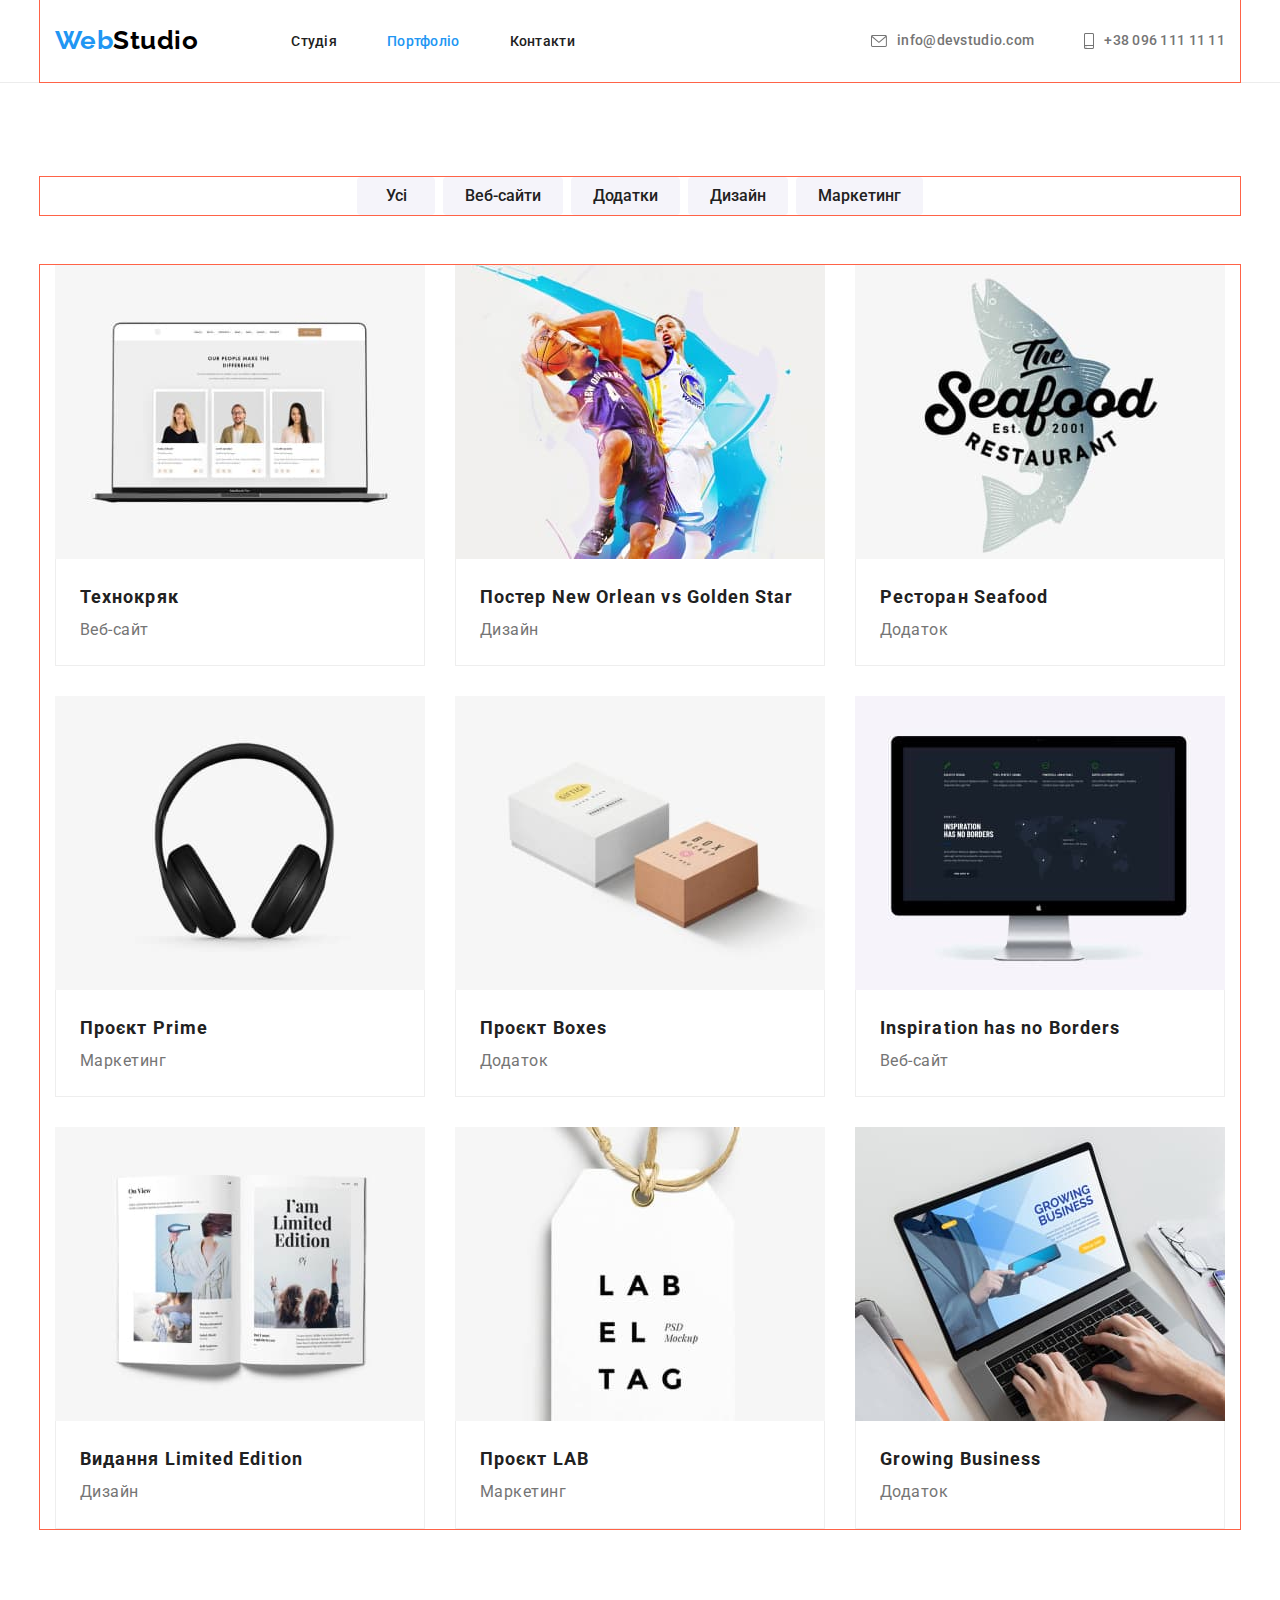
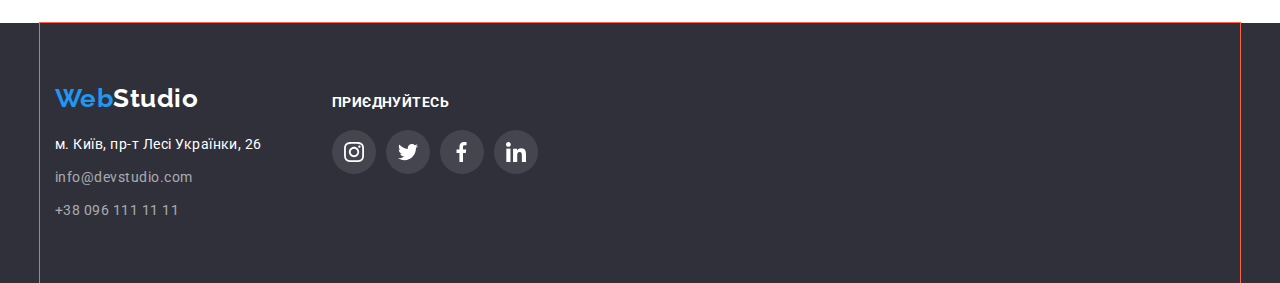
==== portfolio.html @ 2aea5d76 "start-hw-5" ====
<!DOCTYPE html>
<html lang="en">
    <head>
        <meta charset="UTF-8" />
        <meta http-equiv="X-UA-Compatible" content="IE=edge" />
        <meta name="viewport" content="width=device-width, initial-scale=1.0" />
        <title>Portfolio</title>

        <link rel="preconnect" href="https://fonts.googleapis.com" />
        <link rel="preconnect" href="https://fonts.gstatic.com" crossorigin />
        <link
            href="https://fonts.googleapis.com/css2?family=Raleway:wght@700&family=Roboto:wght@400;500;700;900&display=swap"
            rel="stylesheet"
        />

        <link
            rel="stylesheet"
            href="https://cdnjs.cloudflare.com/ajax/libs/modern-normalize/1.0.0/modern-normalize.min.css"
        />

        <link rel="stylesheet" href="./css/styles.css" />
    </head>
    <body>
        <header class="page-header">
            <div class="container page-header-container">
                <nav class="main-nav">
                    <a href="./index.html" class="logo"
                        ><span class="accent">Web</span>Studio</a
                    >

                    <ul class="main-nav-list list">
                        <li class="main-nav-item">
                            <a href="./index.html" class="main-nav-link link"
                                >Студія</a
                            >
                        </li>
                        <li class="main-nav-item">
                            <a
                                href="./portfolio.html"
                                class="main-nav-link current link"
                                >Портфоліо</a
                            >
                        </li>
                        <li class="main-nav-item">
                            <a href="" class="main-nav-link link">Контакти</a>
                        </li>
                    </ul>
                </nav>

                <ul class="connection-list list">
                    <li class="connection-list-item">
                        <a href="" class="connection-list-link link">
                            <svg
                                class="connection-list-icon-mail"
                                width="16"
                                height="12"
                            >
                                <use
                                    href="./images/sprite.svg#icon-envelope"
                                ></use>
                            </svg>
                        </a>

                        <a
                            href="mailto:info@devstudio.com"
                            class="connection-list-link link"
                            >info@devstudio.com</a
                        >
                    </li>
                    <li class="connection-list-item">
                        <a href="" class="connection-list-link link">
                            <svg
                                class="connection-list-icon-phone"
                                width="10"
                                height="16"
                            >
                                <use
                                    href="./images/sprite.svg#icon-smartphone"
                                ></use>
                            </svg>
                        </a>
                        <a
                            href="tel:+380961111111"
                            class="connection-list-link link"
                            >+38 096 111 11 11</a
                        >
                    </li>
                </ul>
            </div>
        </header>
        <main>
            <section class="works-section section">
                <h1 class="section-title visually-hidden">Наші роботи</h1>
                <div class="container">
                    <ul class="button-list list">
                        <li>
                            <button type="button" class="button-secondary">
                                Усі
                            </button>
                        </li>
                        <li>
                            <button type="button" class="button-secondary">
                                Веб-сайти
                            </button>
                        </li>
                        <li>
                            <button type="button" class="button-secondary">
                                Додатки
                            </button>
                        </li>
                        <li>
                            <button type="button" class="button-secondary">
                                Дизайн
                            </button>
                        </li>
                        <li>
                            <button type="button" class="button-secondary">
                                Маркетинг
                            </button>
                        </li>
                    </ul>
                </div>

                <div class="container">
                    <ul class="works-list list link">
                        <li class="works-list-element">
                            <a href="/" class="link">
                                <img
                                    src="./images/techno.jpg"
                                    alt="Ноутбук"
                                    width="370"
                            /></a>
                            <div class="works-list-wrapper">
                                <h2
                                    class="works-list-element-title title-works-total"
                                >
                                    Технокряк
                                </h2>
                                <p class="works-description">Веб-сайт</p>
                            </div>
                        </li>
                        <li class="works-list-element">
                            <a href="/" class="link">
                                <img
                                    src="./images/poster.jpg"
                                    alt="Двоє хлопців грають у баскетбол"
                                    width="370"
                            /></a>
                            <div class="works-list-wrapper">
                                <h2
                                    class="works-list-element-title title-works-total"
                                >
                                    Постер New Orlean vs Golden Star
                                </h2>
                                <p class="works-description">Дизайн</p>
                            </div>
                        </li>
                        <li class="works-list-element">
                            <a href="/" class="link">
                                <img
                                    src="./images/restaurant.jpg"
                                    alt="реклама рибного ресторану"
                                    width="370"
                            /></a>
                            <div class="works-list-wrapper">
                                <h2
                                    class="works-list-element-title title-works-total"
                                >
                                    Ресторан Seafood
                                </h2>
                                <p class="works-description">Додаток</p>
                            </div>
                        </li>
                        <li class="works-list-element">
                            <a href="/" class="link">
                                <img
                                    src="./images/prime.jpg"
                                    alt="Навушники"
                                    width="370"
                            /></a>
                            <div class="works-list-wrapper">
                                <h2
                                    class="works-list-element-title title-works-total"
                                >
                                    Проєкт Prime
                                </h2>
                                <p class="works-description">Маркетинг</p>
                            </div>
                        </li>
                        <li class="works-list-element">
                            <a href="/" class="link">
                                <img
                                    src="./images/boxes.jpg"
                                    alt="Дві коробки"
                                    width="370"
                            /></a>
                            <div class="works-list-wrapper">
                                <h2
                                    class="works-list-element-title title-works-total"
                                >
                                    Проєкт Boxes
                                </h2>
                                <p class="works-description">Додаток</p>
                            </div>
                        </li>
                        <li class="works-list-element">
                            <a href="/" class="link">
                                <img
                                    src="./images/inspiration.jpg"
                                    alt="Монітор комп'ютера"
                                    width="370"
                            /></a>
                            <div class="works-list-wrapper">
                                <h2
                                    class="works-list-element-title title-works-total"
                                >
                                    Inspiration has no Borders
                                </h2>
                                <p class="works-description">Веб-сайт</p>
                            </div>
                        </li>
                        <li class="works-list-element">
                            <a href="/" class="link">
                                <img
                                    src="./images/magazine.jpg"
                                    alt="Журнал"
                                    width="370"
                            /></a>
                            <div class="works-list-wrapper">
                                <h2
                                    class="works-list-element-title title-works-total"
                                >
                                    Видання Limited Edition
                                </h2>
                                <p class="works-description">Дизайн</p>
                            </div>
                        </li>
                        <li class="works-list-element">
                            <a href="/" class="link">
                                <img
                                    src="./images/lab.jpg"
                                    alt="Бірка бренду"
                                    width="370"
                            /></a>
                            <div class="works-list-wrapper">
                                <h2
                                    class="works-list-element-title title-works-total"
                                >
                                    Проєкт LAB
                                </h2>
                                <p class="works-description">Маркетинг</p>
                            </div>
                        </li>
                        <li class="works-list-element">
                            <a href="/" class="link">
                                <img
                                    src="./images/business.jpg"
                                    alt="Чоловік працює за комп'ютером"
                                    width="370"
                            /></a>
                            <div class="works-list-wrapper">
                                <h2
                                    class="works-list-element-title title-works-total"
                                >
                                    Growing Business
                                </h2>
                                <p class="works-description">Додаток</p>
                            </div>
                        </li>
                    </ul>
                </div>
            </section>
        </main>

        <footer class="footer">
            <div class="container foot-list">
                <ul class="foot-footer-list list">
                    <li>
                        <a href="./index.html" class="logo-footer"
                            ><span class="accent">Web</span>Studio</a
                        >

                        <address>
                            <ul class="connect-list list">
                                <li class="item">
                                    <a
                                        href="https://www.google.com.ua/maps/place/бул.+Леси+Украинки,+26,+Киев"
                                        target="_blank"
                                        rel="noopener noreferrer"
                                        class="address"
                                        >м. Київ, пр-т Лесі Українки, 26</a
                                    >
                                </li>
                                <li class="item">
                                    <a
                                        href="mailto:info@devstudio.com"
                                        class="link"
                                        >info@devstudio.com</a
                                    >
                                </li>
                                <li class="item">
                                    <a href="tel:+380961111111" class="link"
                                        >+38 096 111 11 11</a
                                    >
                                </li>
                            </ul>
                        </address>
                    </li>
                    <li>
                        <div class="social-list-footer-total">
                            <h2 class="social-list-footer-total-title">
                                Приєднуйтесь
                            </h2>
                            <ul class="social-list-footer">
                                <li class="social-list-item-footer list">
                                    <a
                                        href=""
                                        class="social-list-link-footer link"
                                    >
                                        <svg
                                            class="social-list-icon-footer"
                                            width="20"
                                            height="20"
                                        >
                                            <use
                                                href="./images/sprite.svg#icon-instagram"
                                            ></use>
                                        </svg>
                                    </a>
                                </li>
                                <li class="social-list-item-footer list">
                                    <a
                                        href=""
                                        class="social-list-link-footer link"
                                    >
                                        <svg
                                            class="social-list-icon-footer"
                                            width="20"
                                            height="20"
                                        >
                                            <use
                                                href="./images/sprite.svg#icon-twitter"
                                            ></use>
                                        </svg>
                                    </a>
                                </li>
                                <li class="social-list-item-footer list">
                                    <a href="" class="social-list-link-footer">
                                        <svg
                                            class="social-list-icon-footer"
                                            width="20"
                                            height="20"
                                        >
                                            <use
                                                href="./images/sprite.svg#icon-facebook"
                                            ></use>
                                        </svg>
                                    </a>
                                </li>
                                <li class="social-list-item-footer list">
                                    <a
                                        href=""
                                        class="social-list-link-footer link"
                                    >
                                        <svg
                                            class="social-list-icon-footer"
                                            width="20"
                                            height="20"
                                        >
                                            <use
                                                href="./images/sprite.svg#icon-linkedin"
                                            ></use>
                                        </svg>
                                    </a>
                                </li>
                            </ul>
                        </div>
                    </li>
                </ul>
            </div>
        </footer>
    </body>
</html>
---- css/styles.css ----
/* цвет  вторичного текста (заголовки) #212121 */
/* цвет основного текста(которого больше) #757575*/
/* цвет хедер  #FFFFFF*/
/* цвет основного background: #f5f5f5*/
/* цвет футера и основной шапки #2F303A*/
/* цвет background наша команда #F5F4FA*/
/* акцент #2196F3 */
/* CSS-переменные */

:root {
    --primary-text-color: #757575;
    --primary-bg-color: #f5f5f5;
    --title-text-color: #212121;
    --header-color: #ffffff;
    --accent-color: #2196f3;
    --footer-color: #2f303a;
    --primary-font: Roboto, sans-serif;
    --font-accent: Raleway, sans-serif;
}

/*==== основные параметры body ====*/

body {
    margin: 0;
    color: var(--primary-text-color);
    font-family: var(--primary-font);
    letter-spacing: 0.03em;
}

.list {
    list-style: none;
}

.link {
    text-decoration: none;
}

.visually-hidden {
    position: absolute;
    width: 1px;
    height: 1px;
    margin: -1px;
    border: 0;
    padding: 0;
    white-space: nowrap;
    clip-path: inset(100%);
    clip: rect(0 0 0 0);
    overflow: hidden;
}

h1,
h2,
h3,
h4,
h5,
h6,
p {
    margin-top: 0;
    margin-bottom: 0;
}

ul,
ol {
    margin-top: 0;
    margin-bottom: 0;
    padding-left: 0;
}

img {
    display: block;
}

button {
    cursor: pointer;
}

.section {
    padding-top: 94px;
    padding-bottom: 94px;
}

.title {
    font-family: var(--primary-font);
    font-style: normal;
    font-weight: 700;
    font-size: 36px;
    line-height: 1.17;
    text-align: center;
    letter-spacing: 0.03em;

    color: var(--title-text-color);
}

.title-name-team {
    font-family: var(--primary-font);
    font-style: normal;
    font-weight: 500;
    font-size: 16px;
    line-height: 1.19;

    text-align: center;
    letter-spacing: 0.03em;

    color: var(--title-text-color);
}

.title-works-total {
    font-family: var(--primary-font);
    font-style: normal;
    font-weight: 700;
    font-size: 18px;
    line-height: 2;
    letter-spacing: 0.06em;

    color: var(--title-text-color);
}

.container {
    width: 1200px;
    margin-right: auto;
    margin-left: auto;
    padding-left: 15px;
    padding-right: 15px;
    outline: 1px solid tomato;
}

.page-header {
    background-color: var(--header-color);

    border-bottom-width: 1px;
    border-bottom-style: solid;
    border-bottom-color: #ececec;
}

.page-header-container {
    display: flex;
    align-items: center;
}

/*======== выделение лого =========*/

.logo {
    display: flex;
    align-items: center;
    padding-top: 24px;
    padding-bottom: 25px;

    color: #000000;
    font-family: var(--font-accent);
    font-weight: 700;
    font-size: 26px;
    line-height: 1.19;
    text-decoration: none;
}

.logo:hover,
.logo:focus,
.logo-footer:hover,
.logo-footer:focus {
    color: var(--accent-color);
}

.accent {
    color: var(--accent-color);
}

/*========= /навигация по сайту /========*/

.main-nav {
    display: flex;
    align-items: center;
    column-gap: 93px;
}

.main-nav-list {
    display: flex;
    padding-top: 32px;
    padding-bottom: 32px;
    align-items: center;
    column-gap: 50px;
}

.main-nav .link {
    padding-top: 34px;
    padding-bottom: 34px;

    color: var(--title-text-color);
    font-weight: 500;
    font-size: 14px;
    line-height: 1.14;
    letter-spacing: 0.02em;
    text-decoration: none;
}

.main-nav-link:hover,
.main-nav-link:focus {
    color: var(--accent-color);
}

.main-nav-link.current {
    color: var(--accent-color);
}

/*======== связь с компанией ========*/

.connection-list {
    display: flex;
    margin-left: auto;
    column-gap: 50px;
}

.connection-list-item {
    display: flex;
    justify-content: center;
    align-items: center;
    column-gap: 10px;
}

.connection-list-link {
    display: flex;
    justify-content: center;
    align-items: center;
    padding-top: 32px;
    padding-bottom: 32px;
    color: var(--primary-text-color);
    font-weight: 500;
    font-size: 14px;
    line-height: 1.14;
    letter-spacing: 0.02em;
    text-decoration: none;
}

.connection-list-link:hover,
.connection-list-icon-mail:hover,
.connection-list-link:focus,
.connection-list-icon-mail:focus,
.connect-list .address:hover,
.connect-list .address:focus,
.connect-list .link:hover,
.connect-list .link:focus {
    color: var(--accent-color);
}

.connection-list-link:hover .connection-list-icon-mail,
.connection-list-link:focus .connection-list-icon-mail,
.connection-list-link:hover .connection-list-icon-phone,
.connection-list-link:focus .connection-list-icon-phone {
    fill: var(--accent-color);
}

.connection-list-icon-mail {
    fill: #757575;
}

.connection-list-icon-phone {
    fill: #757575;
}

/*========= hero ===========*/

.hero-section {
    text-align: center;
    /* background-color: var(--footer-color); */
    outline: 2px solid tomato;
}

.hero-background {
    background-size: cover;
    background-color: #c4c4c4;
    background-image: linear-gradient(
            rgba(47, 48, 58, 0.4),
            rgba(47, 48, 58, 0.4)
        ),
        url("../images/hero-photo.jpg");
}

.hero-section-container {
    padding-bottom: 200px;
    padding-top: 200px;
}

.hero-title {
    /* геометрия */
    width: 610px;
    margin-bottom: 30px;
    margin-left: auto;
    margin-right: auto;

    color: var(--header-color);
    /* background-color: var(--footer-color); */

    font-weight: 900;
    font-size: 44px;
    line-height: 1.36;
    letter-spacing: 0.06em;
    text-transform: uppercase;

    /* динамика */
}

/*========= hero button ==========*/

.hero-button {
    align-self: center;
    min-width: 216px;
    padding: 10px 32px;
    border: none;
    border-radius: 6px;

    color: var(--header-color);
    background-color: var(--accent-color);
    font-family: var(--primary-font);
    font-weight: 700;
    font-size: 16px;
    line-height: 1.88;
    letter-spacing: 0.06em;
}

.button-list {
    display: flex;
    justify-content: center;
    column-gap: 8px;
    margin-bottom: 50px;
}

.button-list .button-secondary {
    min-width: 78px;
    border: none;
    border-radius: 4px;
    padding: 6px 22px;

    background-color: #f5f4fa;
    color: var(--title-text-color);

    font-weight: 500;
    font-size: 16px;
    line-height: 1.62;
}

.button-secondary:hover,
.button-secondary:focus {
    color: var(--header-color);
    box-shadow: 0px 3px 1px rgba(0, 0, 0, 0.1), 0px 1px 2px rgba(0, 0, 0, 0.08),
        0px 2px 2px rgba(0, 0, 0, 0.12);
    background-color: var(--accent-color);
}

/*======== section =============*/

.section-title {
    margin-top: 0;
    margin-bottom: 50px;

    color: var(--title-text-color);
    font-weight: 700;
    font-size: 36px;
    line-height: 1.17;
    text-align: center;
}

/*========== benefits ============*/

.benefits-section {
    background-color: var(--header-color);
    padding-bottom: 47px;
}

.benefits-list-icon {
    display: flex;
    justify-content: center;
    align-items: center;
    width: 270px;
    height: 120px;
    margin-bottom: 30px;
    border-radius: 4px;
    background-color: #f5f4fa;
    fill: var(--title-text-color);
}

.benefits-list-theme {
    display: flex;
    justify-content: center;
    column-gap: 30px;
}

.benefits-list-item {
    width: calc((100% - 90px) / 4);
}

.benefits-item-title {
    /* margin-top: 0; */
    margin-bottom: 10px;
    color: var(--title-text-color);

    font-weight: 700;
    font-size: 14px;
    line-height: 1.14;
    text-transform: uppercase;
}

.benefits-item-description {
    margin-top: 0;
    margin-bottom: 0;
    font-size: 14px;
    line-height: 1.71;
}

/*======== examples ===========*/

.examples-section {
    padding-top: 47px;
}

.examples-title {
    margin-bottom: 50px;
}

.examples-list {
    display: flex;
    flex-wrap: wrap;
    column-gap: 30px;
}

.examples-item {
    margin-left: auto;
    margin-right: auto;
}

.examples-item {
    width: calc((100% - 60px) / 3);
}

/*====== our team ========*/

.team-section {
    background-color: #f5f4fa;
}

.team-title {
    text-align: center;
    margin-bottom: 50px;
}

.team-list {
    display: flex;
    flex-wrap: wrap;
    column-gap: 30px;
}

.team-item {
    background-color: var(--header-color);
    box-shadow: 0px 1px 3px rgba(0, 0, 0, 0.12), 0px 1px 1px rgba(0, 0, 0, 0.14),
        0px 2px 1px rgba(0, 0, 0, 0.2);
    width: calc((100% - 90px) / 4);
}

.team-item-title {
    margin-top: 0;
    margin-bottom: 10px;
    color: var(--title-text-color);
    font-weight: 500;
    font-size: 16px;
    line-height: 1.19;
    text-align: center;
}

.team-description {
    font-weight: 400;
    font-size: 16px;
    line-height: 1.19;
    text-align: center;
    margin-bottom: 16px;
}

.team-item-wrapper {
    padding-top: 30px;
    padding-bottom: 30px;
    border: 1px solid var(--header-color);
    border-radius: 0px 0px 4px 4px;
    border-top: none;
}

.social-list {
    display: flex;
    justify-content: center;
    column-gap: 10px;
}

.social-list-link {
    display: flex;
    justify-content: center;
    align-items: center;
    width: 44px;
    height: 44px;
    border-radius: 50%;
    background-color: var(--header-color);
}

.social-list-link:hover,
.social-list-link:focus {
    background-color: var(--accent-color);
}

.social-list-icon {
    fill: #afb1b8;
}

.social-list-link:hover .social-list-icon,
.social-list-link:focus .social-list-icon {
    fill: var(--header-color);
}

/* =========/ works ========== */

.works-section {
    background-color: var(--header-color);
}

.works-list {
    display: flex;
    flex-wrap: wrap;

    gap: 30px;
}

.works-list-element {
    flex-basis: calc((100% - 60px) / 3);

    background-color: var(--header-color);
    cursor: pointer;
}

.works-list-element:hover,
.works-list-element:focus {
    box-shadow: 0px 4px 4px rgba(0, 0, 0, 0.25);
}

.works-list-wrapper {
    padding-top: 20px;
    padding-bottom: 20px;
    padding-left: 24px;
    padding-right: 24px;

    border: 1px solid #eeeeee;
    border-top: none;
}

.works-list-wrapper:hover .works-list-element-title {
    margin-bottom: 4px;

    color: var(--title-text-color);
    font-weight: 700;
    font-size: 18px;
    line-height: 2;
    letter-spacing: 0.06em;
}

.works-description {
    color: var(--primary-text-color);
    font-weight: 400;
    font-size: 16px;
    line-height: 1.88;
}

/* ========= our clients =========*/

.our-clients-section {
    background-color: var(--header-color);
}

.our-clients-section-title {
    text-align: center;
    margin-bottom: 50px;
}

.our-clients-section-list {
    display: flex;
    justify-content: center;
    align-items: center;
    column-gap: 30px;
}

.our-clients-section-list-link {
    display: flex;
    justify-content: center;
    align-items: center;
    width: 170px;
    height: 92px;
    border: 1px solid #afb1b8;
    border-radius: 4px;
    background-color: var(--header-color);
}

.our-clients-section-list-link:hover,
.our-clients-section-list-link:focus {
    background-color: var(--header-color);
    border: 1px solid var(--accent-color);
}

.our-clients-section-icon {
    fill: #afb1b8;
}

.our-clients-section-list-link:hover .our-clients-section-icon,
.our-clients-section-list-link:focus .our-clients-section-icon {
    fill: var(--accent-color);
}

/* ========= /our clients =========*/

/*======= footer ========*/

.footer {
    background-color: var(--footer-color);
}

.logo-footer {
    display: inline-block;
    padding-top: 60px;
    margin-bottom: 20px;

    color: var(--header-color);
    font-family: Raleway;
    font-weight: 700;
    font-size: 26px;
    line-height: 1.19;
    text-decoration: none;
}

.foot-address {
    display: flex;
}

.connect-list {
    display: block;
}

.connect-list .item {
    margin-bottom: 9px;
}

.connect-list .item:last-child {
    margin-bottom: 0;
    padding-bottom: 60px;
}

.connect-list .address,
.connect-list .link {
    color: var(--header-color);

    font-style: normal;
    font-weight: 400;
    font-size: 14px;
    line-height: 1.71;
    text-decoration: none;
}

.connect-list .link {
    color: rgba(255, 255, 255, 0.6);
}

.foot-footer-list {
    display: flex;
}

.social-list-footer {
    display: flex;
    column-gap: 10px;
}

.social-list-footer-total {
    padding-top: 72px;
    margin-left: 70px;
}

.social-list-link-footer {
    display: flex;
    justify-content: center;
    align-items: center;
    width: 44px;
    height: 44px;
    border-radius: 50%;
    background-color: rgba(255, 255, 255, 0.1);
}

.social-list-footer-total-title {
    margin-bottom: 20px;

    font-family: var(--primary-font);
    font-style: normal;
    font-weight: 700;
    font-size: 14px;
    line-height: 1.14;
    letter-spacing: 0.03em;
    text-transform: uppercase;
    color: var(--header-color);
}

.social-list-icon-footer {
    fill: var(--header-color);
}

.social-list-link-footer:hover,
.social-list-link-footer:focus {
    background-color: var(--accent-color);
}
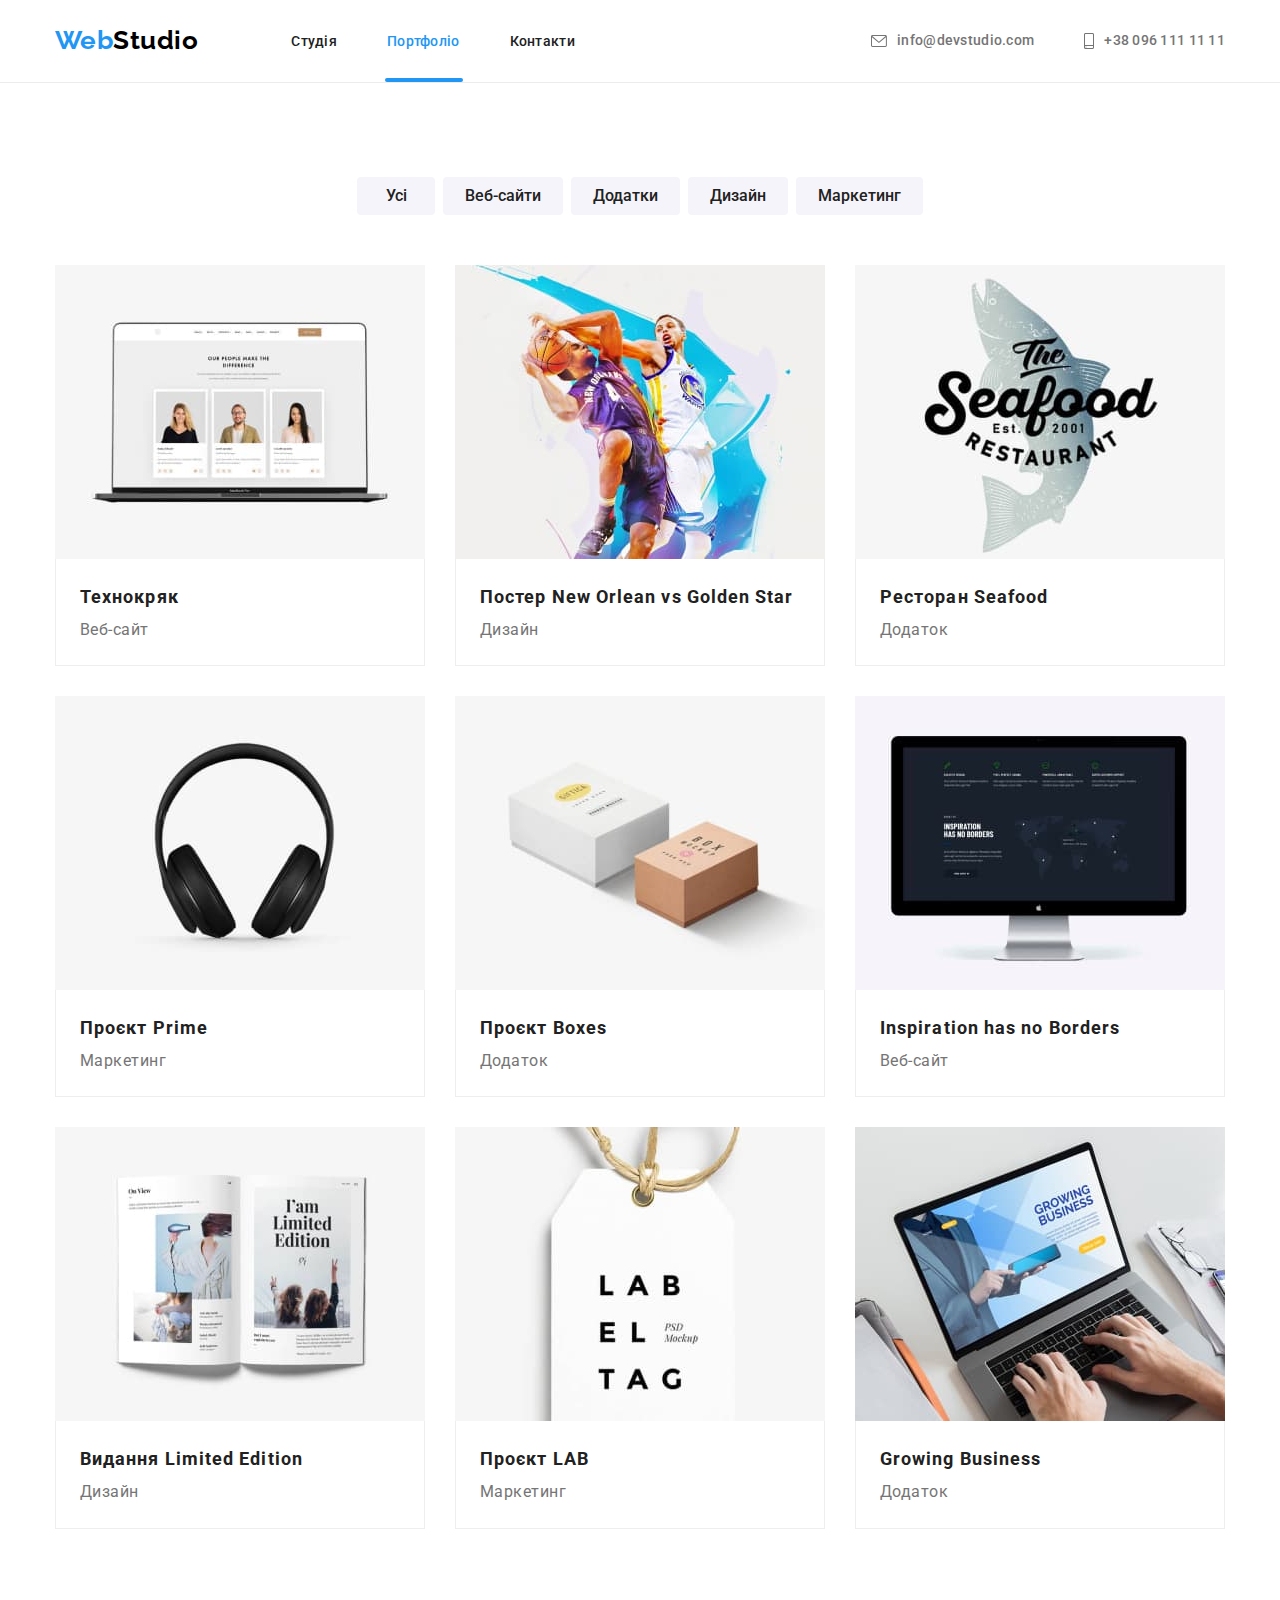
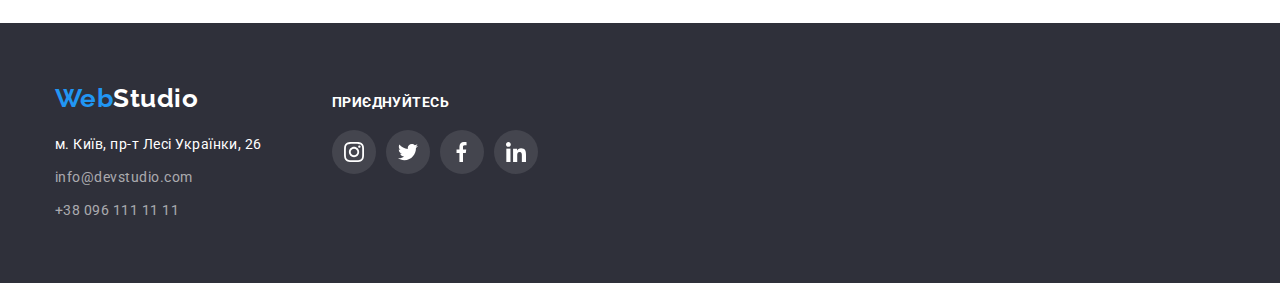
==== commit 864700a1: "try-1-hw-5" ====
--- a/portfolio.html
+++ b/portfolio.html
@@ -37,7 +37,7 @@
                         <li class="main-nav-item">
                             <a
                                 href="./portfolio.html"
-                                class="main-nav-link current link"
+                                class="main-nav-link-portfolio current link"
                                 >Портфоліо</a
                             >
                         </li>
@@ -49,39 +49,32 @@
 
                 <ul class="connection-list list">
                     <li class="connection-list-item">
-                        <a href="" class="connection-list-link link">
-                            <svg
-                                class="connection-list-icon-mail"
-                                width="16"
-                                height="12"
-                            >
-                                <use
-                                    href="./images/sprite.svg#icon-envelope"
-                                ></use>
-                            </svg>
-                        </a>
-
                         <a
                             href="mailto:info@devstudio.com"
                             class="connection-list-link link"
+                            ><svg
+                                class="connection-list-icon"
+                                width="16"
+                                height="12"
+                            >
+                                <use
+                                    href="./images/sprite.svg#icon-envelope"
+                                ></use></svg
                             >info@devstudio.com</a
                         >
                     </li>
                     <li class="connection-list-item">
-                        <a href="" class="connection-list-link link">
-                            <svg
-                                class="connection-list-icon-phone"
-                                width="10"
-                                height="16"
-                            >
-                                <use
-                                    href="./images/sprite.svg#icon-smartphone"
-                                ></use>
-                            </svg>
-                        </a>
                         <a
                             href="tel:+380961111111"
                             class="connection-list-link link"
+                            ><svg
+                                class="connection-list-icon"
+                                width="10"
+                                height="16"
+                            >
+                                <use
+                                    href="./images/sprite.svg#icon-smartphone"
+                                ></use></svg
                             >+38 096 111 11 11</a
                         >
                     </li>
@@ -125,11 +118,26 @@
                     <ul class="works-list list link">
                         <li class="works-list-element">
                             <a href="/" class="link">
-                                <img
-                                    src="./images/techno.jpg"
-                                    alt="Ноутбук"
-                                    width="370"
-                            /></a>
+                                <div class="works-box">
+                                    <img
+                                        src="./images/techno.jpg"
+                                        alt="Ноутбук"
+                                        width="370"
+                                    />
+
+                                    <div class="works-overlay">
+                                        <p class="works-overlay-text">
+                                            Ресурс пропонує комплексні
+                                            пропозиції з різним рівнем
+                                            функціоналу та сервісів. Все це
+                                            дозволить відвідувачу отримати
+                                            вичерпні відомості про компанію чи
+                                            приватну особу.
+                                        </p>
+                                    </div>
+                                </div>
+                            </a>
+
                             <div class="works-list-wrapper">
                                 <h2
                                     class="works-list-element-title title-works-total"
@@ -139,13 +147,27 @@
                                 <p class="works-description">Веб-сайт</p>
                             </div>
                         </li>
-                        <li class="works-list-element">
-                            <a href="/" class="link">
-                                <img
-                                    src="./images/poster.jpg"
-                                    alt="Двоє хлопців грають у баскетбол"
-                                    width="370"
-                            /></a>
+
+                        <li class="works-list-element">
+                            <a href="/" class="link">
+                                <div class="works-box">
+                                    <img
+                                        src="./images/poster.jpg"
+                                        alt="Двоє хлопців грають у баскетбол"
+                                        width="370"
+                                    />
+                                    <div class="works-overlay">
+                                        <p class="works-overlay-text">
+                                            Ресурс пропонує комплексні
+                                            пропозиції з різним рівнем
+                                            функціоналу та сервісів. Все це
+                                            дозволить відвідувачу отримати
+                                            вичерпні відомості про компанію чи
+                                            приватну особу.
+                                        </p>
+                                    </div>
+                                </div></a
+                            >
                             <div class="works-list-wrapper">
                                 <h2
                                     class="works-list-element-title title-works-total"
@@ -157,11 +179,24 @@
                         </li>
                         <li class="works-list-element">
                             <a href="/" class="link">
-                                <img
-                                    src="./images/restaurant.jpg"
-                                    alt="реклама рибного ресторану"
-                                    width="370"
-                            /></a>
+                                <div class="works-box">
+                                    <img
+                                        src="./images/restaurant.jpg"
+                                        alt="реклама рибного ресторану"
+                                        width="370"
+                                    />
+                                    <div class="works-overlay">
+                                        <p class="works-overlay-text">
+                                            Ресурс пропонує комплексні
+                                            пропозиції з різним рівнем
+                                            функціоналу та сервісів. Все це
+                                            дозволить відвідувачу отримати
+                                            вичерпні відомості про компанію чи
+                                            приватну особу.
+                                        </p>
+                                    </div>
+                                </div></a
+                            >
                             <div class="works-list-wrapper">
                                 <h2
                                     class="works-list-element-title title-works-total"
@@ -173,11 +208,24 @@
                         </li>
                         <li class="works-list-element">
                             <a href="/" class="link">
-                                <img
-                                    src="./images/prime.jpg"
-                                    alt="Навушники"
-                                    width="370"
-                            /></a>
+                                <div class="works-box">
+                                    <img
+                                        src="./images/prime.jpg"
+                                        alt="Навушники"
+                                        width="370"
+                                    />
+                                    <div class="works-overlay">
+                                        <p class="works-overlay-text">
+                                            Ресурс пропонує комплексні
+                                            пропозиції з різним рівнем
+                                            функціоналу та сервісів. Все це
+                                            дозволить відвідувачу отримати
+                                            вичерпні відомості про компанію чи
+                                            приватну особу.
+                                        </p>
+                                    </div>
+                                </div></a
+                            >
                             <div class="works-list-wrapper">
                                 <h2
                                     class="works-list-element-title title-works-total"
@@ -189,11 +237,24 @@
                         </li>
                         <li class="works-list-element">
                             <a href="/" class="link">
-                                <img
-                                    src="./images/boxes.jpg"
-                                    alt="Дві коробки"
-                                    width="370"
-                            /></a>
+                                <div class="works-box">
+                                    <img
+                                        src="./images/boxes.jpg"
+                                        alt="Дві коробки"
+                                        width="370"
+                                    />
+                                    <div class="works-overlay">
+                                        <p class="works-overlay-text">
+                                            Ресурс пропонує комплексні
+                                            пропозиції з різним рівнем
+                                            функціоналу та сервісів. Все це
+                                            дозволить відвідувачу отримати
+                                            вичерпні відомості про компанію чи
+                                            приватну особу.
+                                        </p>
+                                    </div>
+                                </div></a
+                            >
                             <div class="works-list-wrapper">
                                 <h2
                                     class="works-list-element-title title-works-total"
@@ -205,11 +266,24 @@
                         </li>
                         <li class="works-list-element">
                             <a href="/" class="link">
-                                <img
-                                    src="./images/inspiration.jpg"
-                                    alt="Монітор комп'ютера"
-                                    width="370"
-                            /></a>
+                                <div class="works-box">
+                                    <img
+                                        src="./images/inspiration.jpg"
+                                        alt="Монітор комп'ютера"
+                                        width="370"
+                                    />
+                                    <div class="works-overlay">
+                                        <p class="works-overlay-text">
+                                            Ресурс пропонує комплексні
+                                            пропозиції з різним рівнем
+                                            функціоналу та сервісів. Все це
+                                            дозволить відвідувачу отримати
+                                            вичерпні відомості про компанію чи
+                                            приватну особу.
+                                        </p>
+                                    </div>
+                                </div></a
+                            >
                             <div class="works-list-wrapper">
                                 <h2
                                     class="works-list-element-title title-works-total"
@@ -221,11 +295,24 @@
                         </li>
                         <li class="works-list-element">
                             <a href="/" class="link">
-                                <img
-                                    src="./images/magazine.jpg"
-                                    alt="Журнал"
-                                    width="370"
-                            /></a>
+                                <div class="works-box">
+                                    <img
+                                        src="./images/magazine.jpg"
+                                        alt="Журнал"
+                                        width="370"
+                                    />
+                                    <div class="works-overlay">
+                                        <p class="works-overlay-text">
+                                            Ресурс пропонує комплексні
+                                            пропозиції з різним рівнем
+                                            функціоналу та сервісів. Все це
+                                            дозволить відвідувачу отримати
+                                            вичерпні відомості про компанію чи
+                                            приватну особу.
+                                        </p>
+                                    </div>
+                                </div></a
+                            >
                             <div class="works-list-wrapper">
                                 <h2
                                     class="works-list-element-title title-works-total"
@@ -237,11 +324,24 @@
                         </li>
                         <li class="works-list-element">
                             <a href="/" class="link">
-                                <img
-                                    src="./images/lab.jpg"
-                                    alt="Бірка бренду"
-                                    width="370"
-                            /></a>
+                                <div class="works-box">
+                                    <img
+                                        src="./images/lab.jpg"
+                                        alt="Бірка бренду"
+                                        width="370"
+                                    />
+                                    <div class="works-overlay">
+                                        <p class="works-overlay-text">
+                                            Ресурс пропонує комплексні
+                                            пропозиції з різним рівнем
+                                            функціоналу та сервісів. Все це
+                                            дозволить відвідувачу отримати
+                                            вичерпні відомості про компанію чи
+                                            приватну особу.
+                                        </p>
+                                    </div>
+                                </div></a
+                            >
                             <div class="works-list-wrapper">
                                 <h2
                                     class="works-list-element-title title-works-total"
@@ -253,11 +353,24 @@
                         </li>
                         <li class="works-list-element">
                             <a href="/" class="link">
-                                <img
-                                    src="./images/business.jpg"
-                                    alt="Чоловік працює за комп'ютером"
-                                    width="370"
-                            /></a>
+                                <div class="works-box">
+                                    <img
+                                        src="./images/business.jpg"
+                                        alt="Чоловік працює за комп'ютером"
+                                        width="370"
+                                    />
+                                    <div class="works-overlay">
+                                        <p class="works-overlay-text">
+                                            Ресурс пропонує комплексні
+                                            пропозиції з різним рівнем
+                                            функціоналу та сервісів. Все це
+                                            дозволить відвідувачу отримати
+                                            вичерпні відомості про компанію чи
+                                            приватну особу.
+                                        </p>
+                                    </div>
+                                </div></a
+                            >
                             <div class="works-list-wrapper">
                                 <h2
                                     class="works-list-element-title title-works-total"
--- a/css/styles.css
+++ b/css/styles.css
@@ -16,6 +16,7 @@
     --footer-color: #2f303a;
     --primary-font: Roboto, sans-serif;
     --font-accent: Raleway, sans-serif;
+    --transition-dur-and-func: 2500ms cubic-bezier(0.4, 0, 0.2, 1);
 }
 
 /*==== основные параметры body ====*/
@@ -121,7 +122,7 @@
     margin-left: auto;
     padding-left: 15px;
     padding-right: 15px;
-    outline: 1px solid tomato;
+    /* outline: 1px solid tomato; */
 }
 
 .page-header {
@@ -151,6 +152,8 @@
     font-size: 26px;
     line-height: 1.19;
     text-decoration: none;
+
+    transition: color var(--transition-dur-and-func);
 }
 
 .logo:hover,
@@ -190,6 +193,7 @@
     line-height: 1.14;
     letter-spacing: 0.02em;
     text-decoration: none;
+    transition: color var(--transition-dur-and-func);
 }
 
 .main-nav-link:hover,
@@ -197,8 +201,40 @@
     color: var(--accent-color);
 }
 
-.main-nav-link.current {
+.main-nav-link.current,
+.main-nav-link-portfolio.current {
     color: var(--accent-color);
+}
+
+.main-nav-link.current::after {
+    display: block;
+    position: absolute;
+    align-items: center;
+    margin-left: -2px;
+    margin-right: auto;
+
+    content: "";
+    width: 48px;
+    height: 4px;
+    top: 79px;
+
+    background-color: var(--accent-color);
+    border-radius: 2px;
+}
+
+.main-nav-link-portfolio::after {
+    display: block;
+    position: absolute;
+    margin-left: -2px;
+    /* margin-right: auto; */
+
+    content: "";
+    width: 78px;
+    height: 4px;
+    top: 78px;
+
+    background-color: var(--accent-color);
+    border-radius: 2px;
 }
 
 /*======== связь с компанией ========*/
@@ -213,13 +249,13 @@
     display: flex;
     justify-content: center;
     align-items: center;
+}
+
+.connection-list-link {
+    display: flex;
+    justify-content: center;
+    align-items: center;
     column-gap: 10px;
-}
-
-.connection-list-link {
-    display: flex;
-    justify-content: center;
-    align-items: center;
     padding-top: 32px;
     padding-bottom: 32px;
     color: var(--primary-text-color);
@@ -228,12 +264,16 @@
     line-height: 1.14;
     letter-spacing: 0.02em;
     text-decoration: none;
+    transition: color var(--transition-dur-and-func);
+}
+
+.connection-list-icon {
+    fill: #757575;
+    transition: fill var(--transition-dur-and-func);
 }
 
 .connection-list-link:hover,
-.connection-list-icon-mail:hover,
 .connection-list-link:focus,
-.connection-list-icon-mail:focus,
 .connect-list .address:hover,
 .connect-list .address:focus,
 .connect-list .link:hover,
@@ -241,31 +281,26 @@
     color: var(--accent-color);
 }
 
-.connection-list-link:hover .connection-list-icon-mail,
-.connection-list-link:focus .connection-list-icon-mail,
-.connection-list-link:hover .connection-list-icon-phone,
-.connection-list-link:focus .connection-list-icon-phone {
+.connection-list-item:hover .connection-list-icon,
+.connection-list-item:focus .connection-list-icon {
     fill: var(--accent-color);
 }
 
-.connection-list-icon-mail {
-    fill: #757575;
-}
-
-.connection-list-icon-phone {
-    fill: #757575;
-}
-
 /*========= hero ===========*/
 
 .hero-section {
+    margin-left: auto;
+    margin-right: auto;
     text-align: center;
+    justify-content: center;
+
     /* background-color: var(--footer-color); */
-    outline: 2px solid tomato;
+    /* outline: 2px solid tomato; */
 }
 
 .hero-background {
-    background-size: cover;
+    max-width: 1600px;
+    background-position: 50% 50%;
     background-color: #c4c4c4;
     background-image: linear-gradient(
             rgba(47, 48, 58, 0.4),
@@ -314,6 +349,8 @@
     font-size: 16px;
     line-height: 1.88;
     letter-spacing: 0.06em;
+
+    transition: var(--transition-dur-and-func);
 }
 
 .button-list {
@@ -335,6 +372,9 @@
     font-weight: 500;
     font-size: 16px;
     line-height: 1.62;
+
+    transition: background-color var(--transition-dur-and-func),
+        color var(--transition-dur-and-func);
 }
 
 .button-secondary:hover,
@@ -405,7 +445,7 @@
     line-height: 1.71;
 }
 
-/*======== examples ===========*/
+/*=========== examples ===========*/
 
 .examples-section {
     padding-top: 47px;
@@ -428,6 +468,35 @@
 
 .examples-item {
     width: calc((100% - 60px) / 3);
+}
+
+.examples-background {
+    position: relative;
+}
+
+.examples-background-overlay {
+    position: absolute;
+    width: 100%;
+    height: 70px;
+    left: 0;
+    top: 225px;
+    margin: 0 auto;
+
+    background-color: rgba(47, 48, 58, 0.8);
+}
+
+.examples-background-text {
+    font-family: var(--primary-font);
+    font-style: normal;
+    font-weight: 700;
+    font-size: 14px;
+    line-height: 1.14;
+    text-align: center;
+    letter-spacing: 0.03em;
+    text-transform: uppercase;
+    padding: 27px 107px;
+
+    color: var(--header-color);
 }
 
 /*====== our team ========*/
@@ -494,6 +563,8 @@
     height: 44px;
     border-radius: 50%;
     background-color: var(--header-color);
+    transition: background-color var(--transition-dur-and-func),
+        color var(--transition-dur-and-func);
 }
 
 .social-list-link:hover,
@@ -519,8 +590,33 @@
 .works-list {
     display: flex;
     flex-wrap: wrap;
-
     gap: 30px;
+}
+
+.works-box {
+    position: relative;
+    overflow: hidden;
+}
+
+.works-overlay {
+    position: absolute;
+    top: 0;
+    left: 0;
+    width: 100%;
+    height: 100%;
+
+    background-color: rgba(33, 150, 243, 0.9);
+    padding: 63px 24px;
+
+    transform: translateY(100%);
+    transition: transform var(--transition-dur-and-func);
+}
+
+.works-overlay-text {
+    font-size: 18px;
+    line-height: 1.56;
+    letter-spacing: 0.03em;
+    color: var(--header-color);
 }
 
 .works-list-element {
@@ -528,6 +624,14 @@
 
     background-color: var(--header-color);
     cursor: pointer;
+
+    transition: var(--transition-dur-and-func);
+}
+
+.works-list-element:hover .works-overlay,
+.works-list-element:focus .works-overlay {
+    position: absolute;
+    transform: translateY(0);
 }
 
 .works-list-element:hover,
@@ -546,8 +650,6 @@
 }
 
 .works-list-wrapper:hover .works-list-element-title {
-    margin-bottom: 4px;
-
     color: var(--title-text-color);
     font-weight: 700;
     font-size: 18px;
@@ -589,16 +691,17 @@
     border: 1px solid #afb1b8;
     border-radius: 4px;
     background-color: var(--header-color);
+    transition: border var(--transition-dur-and-func);
+}
+
+.our-clients-section-icon {
+    fill: #afb1b8;
+    transition: fill var(--transition-dur-and-func);
 }
 
 .our-clients-section-list-link:hover,
 .our-clients-section-list-link:focus {
-    background-color: var(--header-color);
     border: 1px solid var(--accent-color);
-}
-
-.our-clients-section-icon {
-    fill: #afb1b8;
 }
 
 .our-clients-section-list-link:hover .our-clients-section-icon,
@@ -625,6 +728,7 @@
     font-size: 26px;
     line-height: 1.19;
     text-decoration: none;
+    transition: color var(--transition-dur-and-func);
 }
 
 .foot-address {
@@ -653,6 +757,8 @@
     font-size: 14px;
     line-height: 1.71;
     text-decoration: none;
+
+    transition: var(--transition-dur-and-func);
 }
 
 .connect-list .link {
@@ -681,6 +787,7 @@
     height: 44px;
     border-radius: 50%;
     background-color: rgba(255, 255, 255, 0.1);
+    transition: var(--transition-dur-and-func);
 }
 
 .social-list-footer-total-title {
@@ -704,3 +811,92 @@
 .social-list-link-footer:focus {
     background-color: var(--accent-color);
 }
+
+/* ========== backdrop =========== */
+
+.backdrop {
+    position: fixed;
+    top: 0;
+    left: 0;
+    z-index: 10;
+    width: 100%;
+    height: 100%;
+    background-color: rgba(0, 0, 0, 0.2);
+}
+
+.backdrop.is-hidden {
+    opacity: 0;
+    visibility: hidden;
+    pointer-events: none;
+}
+/* ========== /backdrop =========== */
+
+/* =========== modal ============ */
+.modal {
+    position: absolute;
+    width: 528px;
+    height: 581px;
+    left: 456px;
+    top: 199px;
+    z-index: 2;
+
+    background-color: var(--header-color);
+    box-shadow: 0px 1px 3px rgba(0, 0, 0, 0.12), 0px 1px 1px rgba(0, 0, 0, 0.14),
+        0px 2px 1px rgba(0, 0, 0, 0.2);
+    border-radius: 4px;
+
+    /* animation-name: changeBgColor;
+    animation-duration: 3000ms;
+    animation-timing-function: ease-in-out;
+    animation-delay: 1000ms; */
+    transform: scale(1.25);
+}
+
+/* @keyframes changeBgColor {
+    0% {
+        background-color: teal;
+    }
+
+    50% {
+        background-color: orange;
+    }
+
+    100% {
+        background-color: deepskyblue;
+    }
+} */
+
+.modal-close-btn {
+    position: absolute;
+    box-sizing: border-box;
+    display: flex;
+    justify-content: center;
+    align-items: center;
+    width: 30px;
+    height: 30px;
+    right: 8px;
+    top: 8px;
+    border-radius: 50%;
+    padding: 0;
+    z-index: 1;
+    background-color: var(--header-color);
+    border: 1px solid rgba(0, 0, 0, 0.1);
+    transition: border-color var(--transition-dur-and-func);
+}
+
+.modal-close-btn:hover,
+.modal-close-btn:focus {
+    border-color: rgba(0, 0, 0, 0.1);
+}
+
+.modal-close-btn-icon {
+    fill: #000000;
+    transition: fill var(--transition-dur-and-func);
+}
+
+.modal-close-btn:hover .modal-close-btn-icon,
+.modal-close-btn:focus .modal-close-btn-icon {
+    fill: #000000;
+}
+
+/* =========== /modal ============ */
